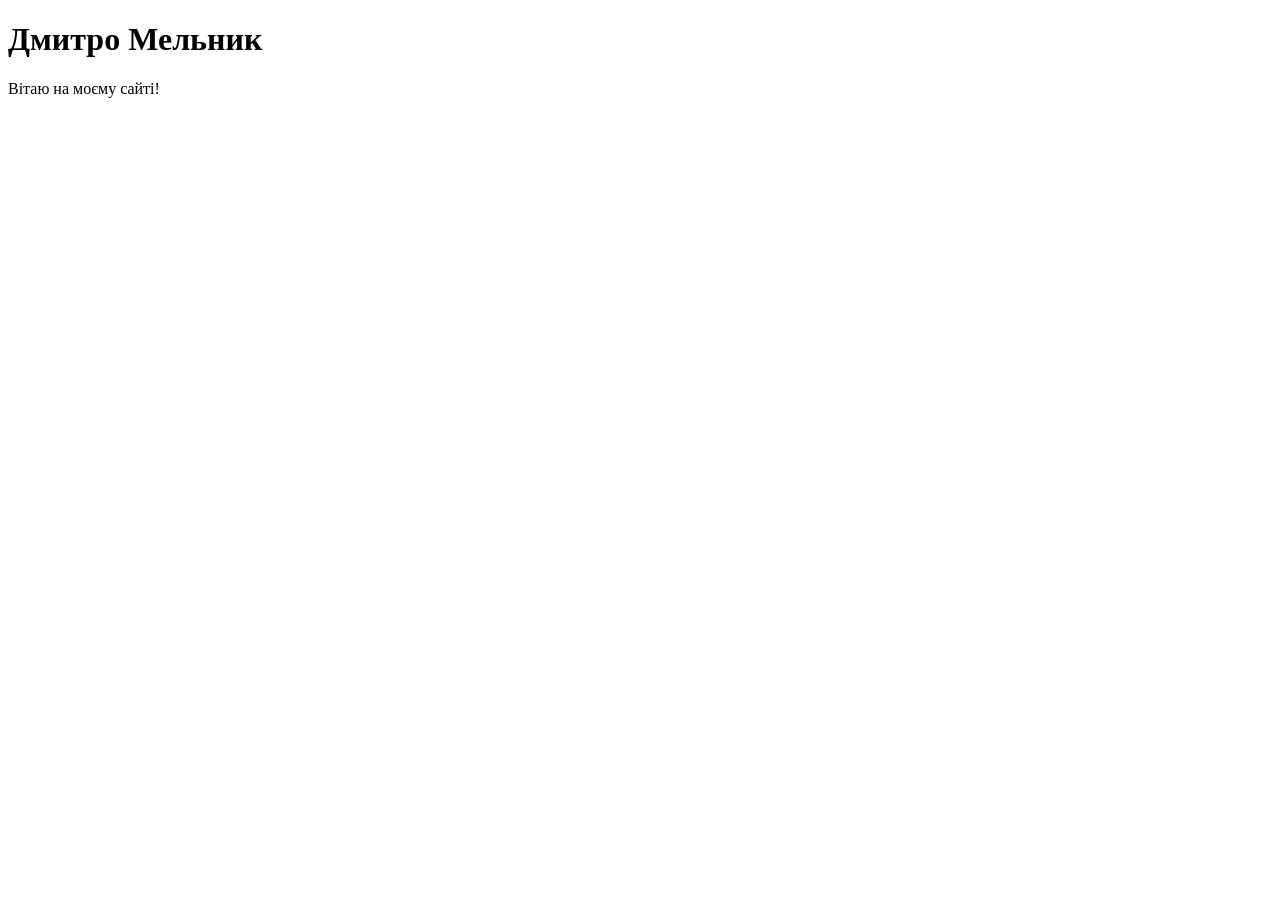
==== index.html @ 8c92e8ea "Add initial site pages and custom domain" ====
<!doctype html>
<html lang="uk">
  <head>
    <meta charset="utf-8">
    <meta name="viewport" content="width=device-width, initial-scale=1">
    <title>Дмитро Мельник</title>
  </head>
  <body>
    <h1>Дмитро Мельник</h1>
    <p>Вітаю на моєму сайті!</p>
  </body>
</html>
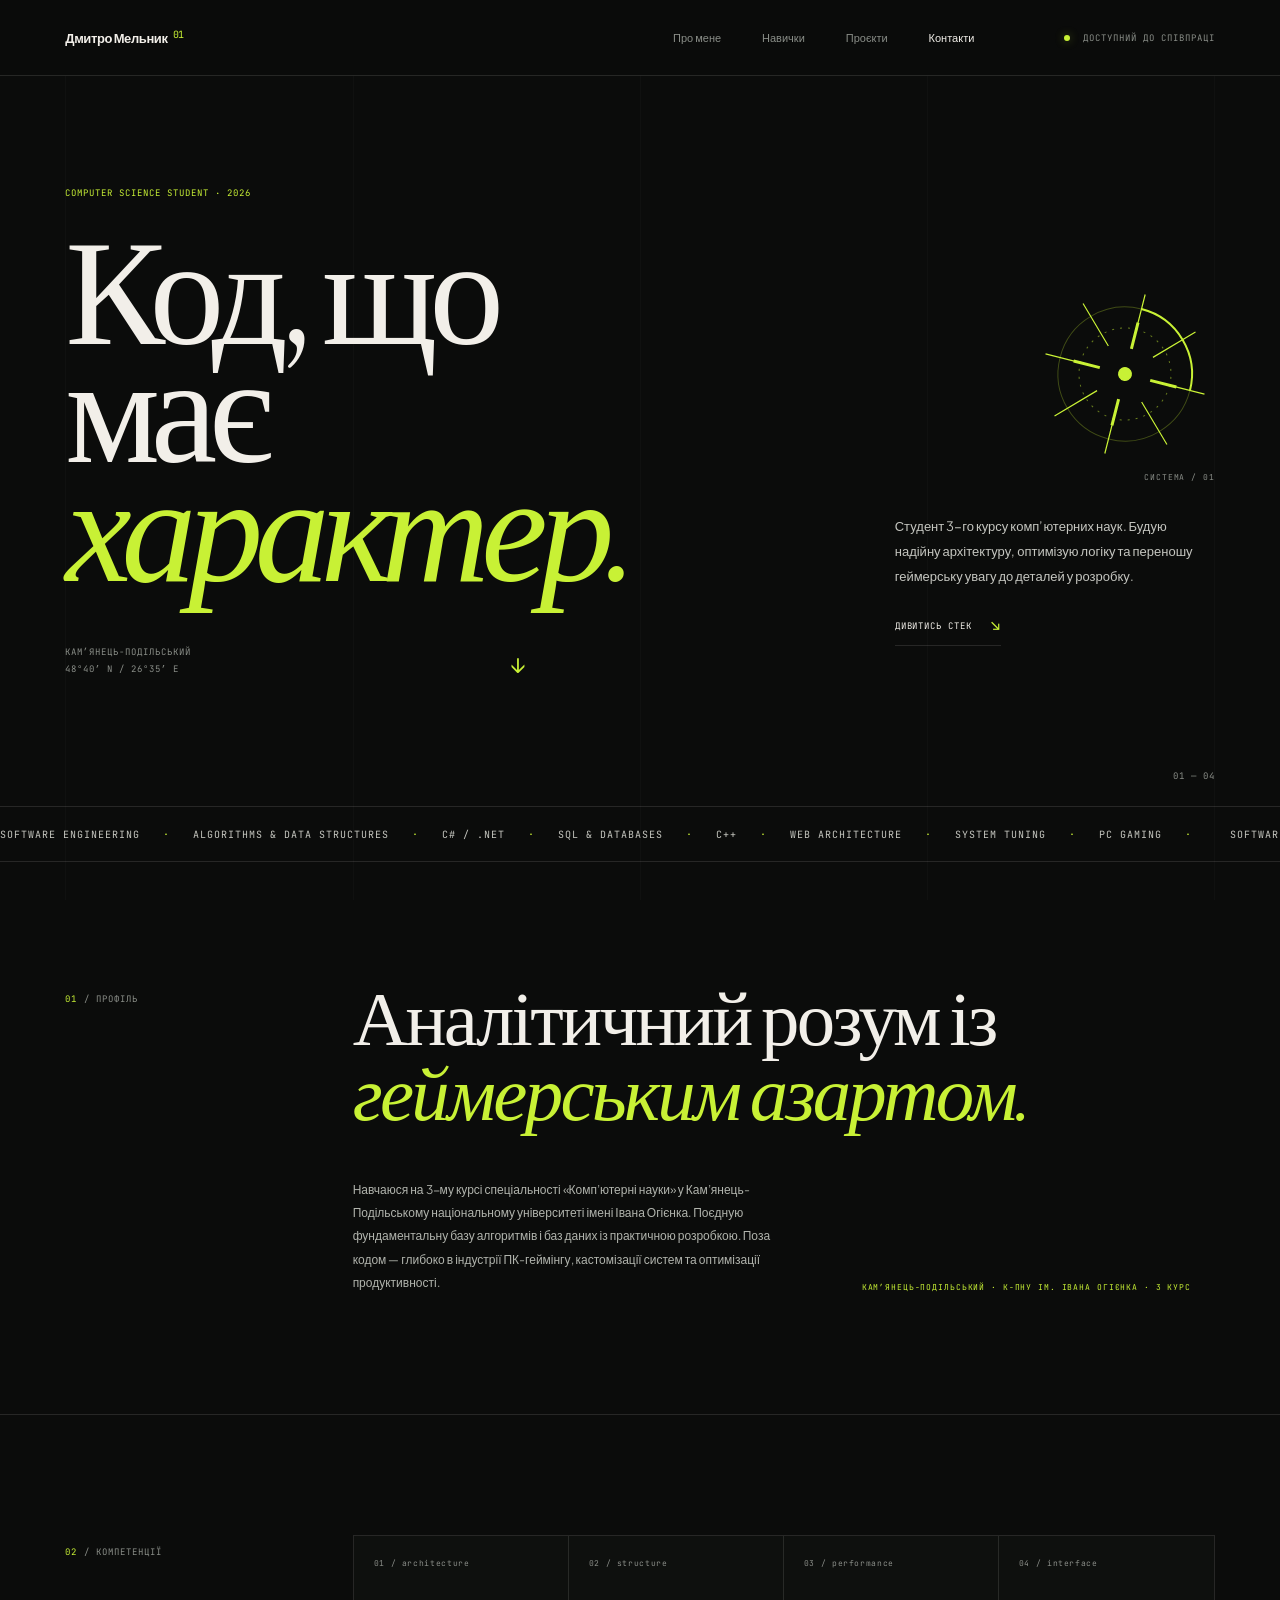
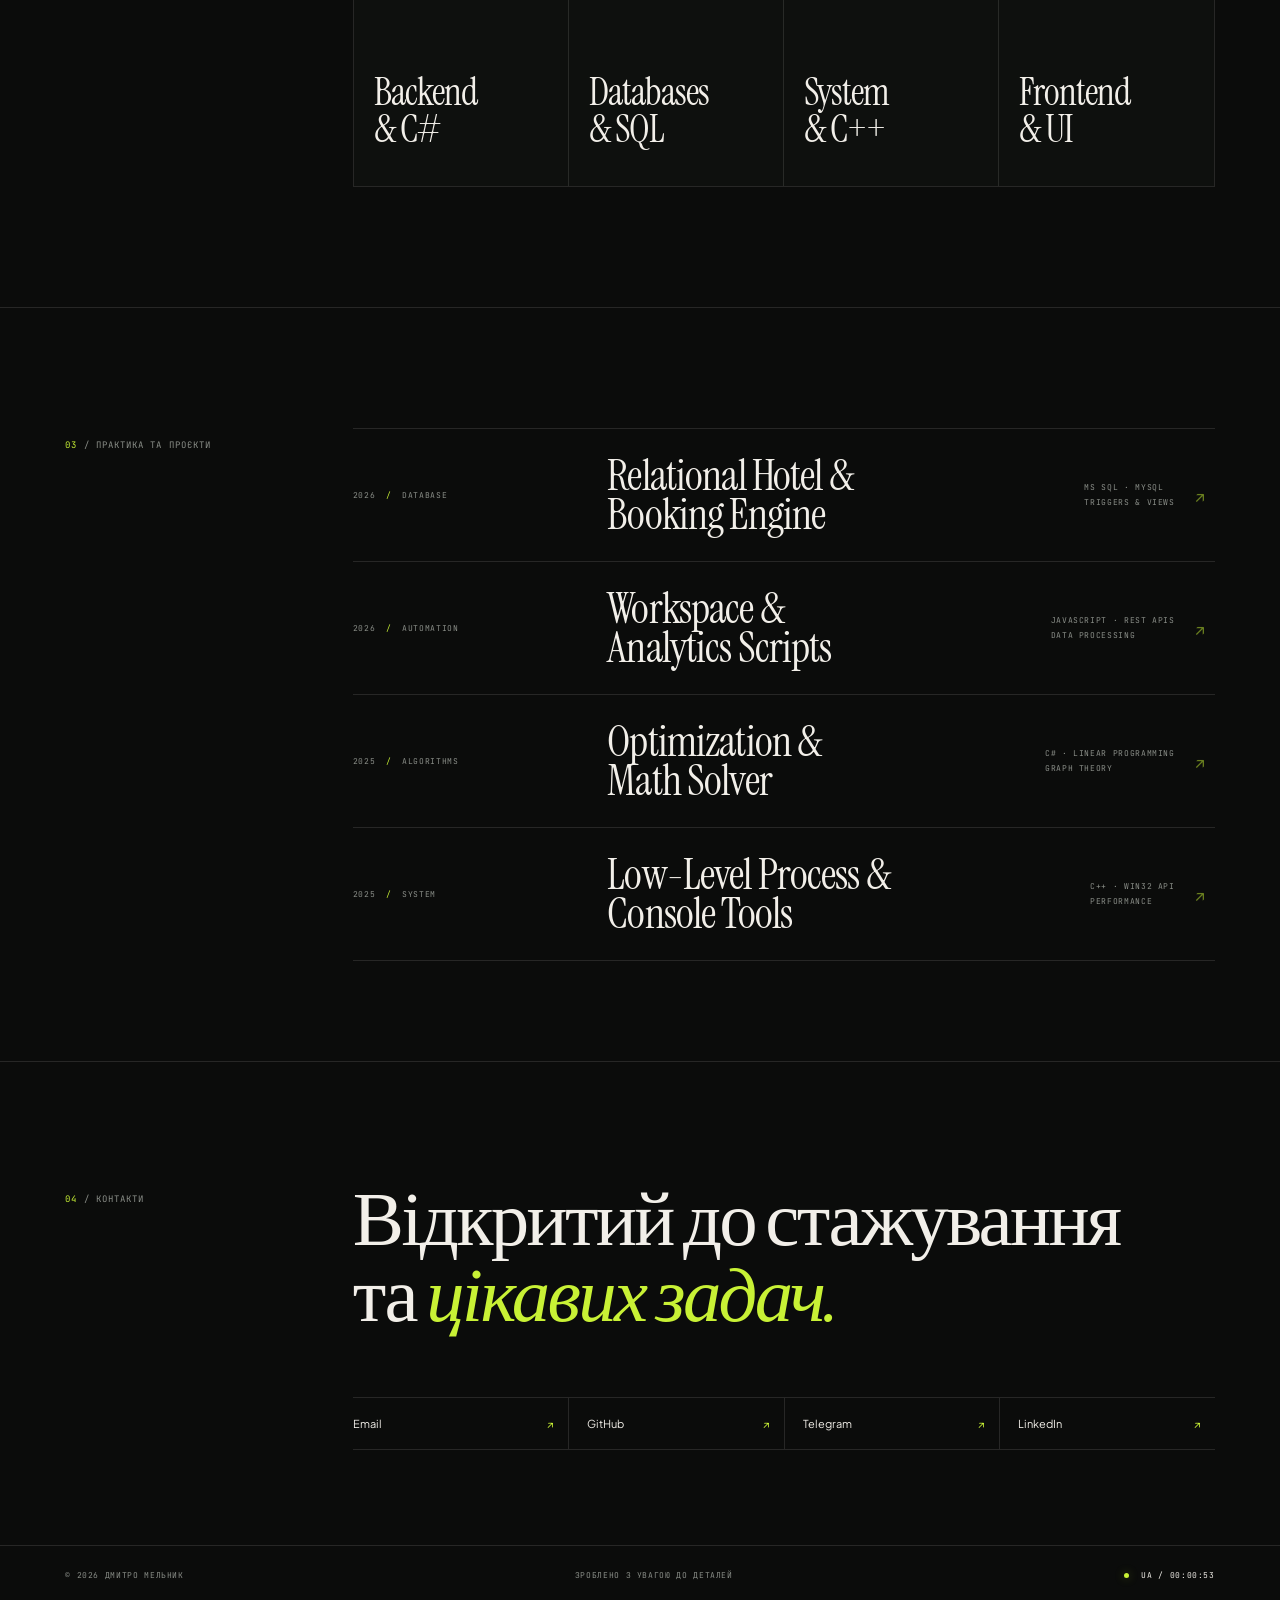
==== commit db8887e4: "second commit" ====
--- a/index.html
+++ b/index.html
@@ -3,10 +3,95 @@
   <head>
     <meta charset="utf-8">
     <meta name="viewport" content="width=device-width, initial-scale=1">
-    <title>Дмитро Мельник</title>
+    <meta name="theme-color" content="#0B0C0B">
+    <meta name="description" content="Дмитро Мельник — студент комп’ютерних наук. Розробка, архітектура та системна оптимізація.">
+    <title>Дмитро Мельник — розробник</title>
+    <link rel="preconnect" href="https://fonts.googleapis.com">
+    <link rel="preconnect" href="https://fonts.gstatic.com" crossorigin>
+    <link href="https://fonts.googleapis.com/css2?family=Instrument+Serif:ital@0;1&family=JetBrains+Mono:wght@400;500&family=Plus+Jakarta+Sans:wght@400;500;600;700&display=swap" rel="stylesheet">
+    <link rel="stylesheet" href="style.css">
+    <script src="script.js" defer></script>
   </head>
   <body>
-    <h1>Дмитро Мельник</h1>
-    <p>Вітаю на моєму сайті!</p>
+    <div class="grid-guides" aria-hidden="true"><span></span><span></span><span></span><span></span></div>
+    <header class="site-header">
+      <a class="wordmark" href="#top" aria-label="Дмитро Мельник — на початок">Дмитро Мельник<sup>01</sup></a>
+      <nav class="primary-nav" aria-label="Головна навігація">
+        <a href="#about">Про мене</a><a href="#skills">Навички</a><a href="#work">Проєкти</a><a href="#contact">Контакти</a>
+      </nav>
+      <span class="header-status"><i></i> ДОСТУПНИЙ ДО СПІВПРАЦІ</span>
+    </header>
+
+    <main id="top">
+      <section class="hero section-shell" aria-labelledby="hero-title">
+        <div class="hero-main">
+          <p class="eyebrow accent">COMPUTER SCIENCE STUDENT · 2026</p>
+          <h1 id="hero-title">Код, що<br>має <em>характер.</em></h1>
+          <div class="hero-foot"><span class="mono">КАМ’ЯНЕЦЬ-ПОДІЛЬСЬКИЙ<br>48°40′ N / 26°35′ E</span><span class="scroll-cue" aria-hidden="true">↓</span></div>
+        </div>
+        <div class="hero-aside">
+          <div class="emblem-wrap" aria-hidden="true">
+            <svg class="emblem" viewBox="0 0 180 180" fill="none" xmlns="http://www.w3.org/2000/svg">
+              <circle cx="90" cy="90" r="67" stroke="currentColor" stroke-opacity=".28"/>
+              <circle cx="90" cy="90" r="46" stroke="currentColor" stroke-opacity=".5" stroke-dasharray="2 6"/>
+              <circle cx="90" cy="90" r="7" fill="currentColor"/>
+              <path d="M90 8V58M90 122v50M8 90h50m64 0h50M32 32l35 35m46 46 35 35m0-116-35 35M67 113l-35 35" stroke="currentColor" stroke-width="1.2"/>
+              <path d="M90 37v27m0 52v27M37 90h27m52 0h27" stroke="currentColor" stroke-width="3"/>
+              <path d="M90 23a67 67 0 0 1 67 67" stroke="currentColor" stroke-width="2"/>
+            </svg>
+            <span class="emblem-caption mono">СИСТЕМА / 01</span>
+          </div>
+          <p class="hero-intro">Студент 3-го курсу комп’ютерних наук. Будую надійну архітектуру, оптимізую логіку та переношу геймерську увагу до деталей у розробку.</p>
+          <a class="text-link mono" href="#skills">ДИВИТИСЬ СТЕК <span>↘</span></a>
+        </div>
+        <span class="hero-index mono">01 — 04</span>
+      </section>
+
+      <div class="ticker" aria-label="Напрями та технології">
+        <div class="ticker-track" aria-hidden="true"><div class="ticker-group">SOFTWARE ENGINEERING <b>·</b> ALGORITHMS &amp; DATA STRUCTURES <b>·</b> C# / .NET <b>·</b> SQL &amp; DATABASES <b>·</b> C++ <b>·</b> WEB ARCHITECTURE <b>·</b> SYSTEM TUNING <b>·</b> PC GAMING <b>·</b></div><div class="ticker-group">SOFTWARE ENGINEERING <b>·</b> ALGORITHMS &amp; DATA STRUCTURES <b>·</b> C# / .NET <b>·</b> SQL &amp; DATABASES <b>·</b> C++ <b>·</b> WEB ARCHITECTURE <b>·</b> SYSTEM TUNING <b>·</b> PC GAMING <b>·</b></div></div>
+      </div>
+
+      <section class="content-section about section-shell" id="about" aria-labelledby="about-title">
+        <div class="section-label mono"><span>01</span> / ПРОФІЛЬ</div>
+        <div class="section-content reveal">
+          <h2 id="about-title">Аналітичний розум із<br><em>геймерським азартом.</em></h2>
+          <div class="about-bottom"><p>Навчаюся на 3-му курсі спеціальності «Комп’ютерні науки» у Кам’янець-Подільському національному університеті імені Івана Огієнка. Поєдную фундаментальну базу алгоритмів і баз даних із практичною розробкою. Поза кодом — глибоко в індустрії ПК-геймінгу, кастомізації систем та оптимізації продуктивності.</p><p class="about-meta mono accent">КАМ’ЯНЕЦЬ-ПОДІЛЬСЬКИЙ · К-ПНУ ІМ. ІВАНА ОГІЄНКА · 3 КУРС</p></div>
+        </div>
+      </section>
+
+      <section class="content-section skills section-shell" id="skills" aria-labelledby="skills-title">
+        <div class="section-label mono" id="skills-title"><span>02</span> / КОМПЕТЕНЦІЇ</div>
+        <div class="skill-grid">
+          <article class="skill-card reveal" tabindex="0"><span class="card-index mono">01 / architecture</span><h3>Backend<br>&amp; C#</h3><p>Об’єктна архітектура<br>.NET та асинхронна логіка</p><span class="card-mark" aria-hidden="true">↗</span></article>
+          <article class="skill-card reveal" tabindex="0"><span class="card-index mono">02 / structure</span><h3>Databases<br>&amp; SQL</h3><p>Реляційне моделювання<br>Запити, процедури й тригери</p><span class="card-mark" aria-hidden="true">↗</span></article>
+          <article class="skill-card reveal" tabindex="0"><span class="card-index mono">03 / performance</span><h3>System<br>&amp; C++</h3><p>Низькорівнева логіка<br>Пам’ять та оптимізація</p><span class="card-mark" aria-hidden="true">↗</span></article>
+          <article class="skill-card reveal" tabindex="0"><span class="card-index mono">04 / interface</span><h3>Frontend<br>&amp; UI</h3><p>HTML, CSS, JavaScript<br>Адаптивні сітки й автоматизація</p><span class="card-mark" aria-hidden="true">↗</span></article>
+        </div>
+      </section>
+
+      <section class="content-section work section-shell" id="work" aria-labelledby="work-title">
+        <div class="section-label mono" id="work-title"><span>03</span> / ПРАКТИКА ТА ПРОЄКТИ</div>
+        <div class="project-list">
+          <a class="project-row reveal" href="mailto:dmytro.melnyk.dev@gmail.com?subject=Relational%20Hotel%20%26%20Booking%20Engine" aria-label="Запитати про проєкт Relational Hotel & Booking Engine"><span class="project-meta mono">2026 <i>/</i> DATABASE</span><h3>Relational Hotel &amp;<br>Booking Engine</h3><span class="project-tags mono">MS SQL · MYSQL<br>TRIGGERS &amp; VIEWS</span><span class="project-arrow" aria-hidden="true">↗</span></a>
+          <a class="project-row reveal" href="mailto:dmytro.melnyk.dev@gmail.com?subject=Workspace%20%26%20Analytics%20Scripts" aria-label="Запитати про проєкт Workspace & Analytics Scripts"><span class="project-meta mono">2026 <i>/</i> AUTOMATION</span><h3>Workspace &amp;<br>Analytics Scripts</h3><span class="project-tags mono">JAVASCRIPT · REST APIS<br>DATA PROCESSING</span><span class="project-arrow" aria-hidden="true">↗</span></a>
+          <a class="project-row reveal" href="mailto:dmytro.melnyk.dev@gmail.com?subject=Optimization%20%26%20Math%20Solver" aria-label="Запитати про проєкт Optimization & Math Solver"><span class="project-meta mono">2025 <i>/</i> ALGORITHMS</span><h3>Optimization &amp;<br>Math Solver</h3><span class="project-tags mono">C# · LINEAR PROGRAMMING<br>GRAPH THEORY</span><span class="project-arrow" aria-hidden="true">↗</span></a>
+          <a class="project-row reveal" href="mailto:dmytro.melnyk.dev@gmail.com?subject=Low-Level%20Process%20%26%20Console%20Tools" aria-label="Запитати про проєкт Low-Level Process & Console Tools"><span class="project-meta mono">2025 <i>/</i> SYSTEM</span><h3>Low-Level Process &amp;<br>Console Tools</h3><span class="project-tags mono">C++ · WIN32 API<br>PERFORMANCE</span><span class="project-arrow" aria-hidden="true">↗</span></a>
+        </div>
+      </section>
+
+      <footer class="content-section contact section-shell" id="contact" aria-labelledby="contact-title">
+        <div class="section-label mono"><span>04</span> / КОНТАКТИ</div>
+        <div class="contact-main reveal"><h2 id="contact-title">Відкритий до стажування<br>та <em>цікавих задач.</em></h2>
+          <div class="contact-links">
+            <button class="contact-link email-link" type="button" data-email="dmytro.melnyk.dev@gmail.com"><span>Email</span><span class="link-arrow">↗</span></button>
+            <a class="contact-link" href="https://github.com/" target="_blank" rel="noreferrer"><span>GitHub</span><span class="link-arrow">↗</span></a>
+            <a class="contact-link" href="https://t.me/" target="_blank" rel="noreferrer"><span>Telegram</span><span class="link-arrow">↗</span></a>
+            <a class="contact-link" href="https://www.linkedin.com/" target="_blank" rel="noreferrer"><span>LinkedIn</span><span class="link-arrow">↗</span></a>
+          </div>
+        </div>
+      </footer>
+    </main>
+    <div class="toast mono" role="status" aria-live="polite"></div>
+    <div class="bottom-bar mono"><span>© 2026 ДМИТРО МЕЛЬНИК</span><span>ЗРОБЛЕНО З УВАГОЮ ДО ДЕТАЛЕЙ</span><span class="local-time"><i></i> UA / <time id="local-time">--:--:--</time></span></div>
   </body>
 </html>
--- a/style.css
+++ b/style.css
@@ -0,0 +1,12 @@
+:root{color-scheme:dark;--bg:#0B0C0B;--surface:#121412;--paper:#F2EFE9;--muted:#8A8E88;--accent:#C8F135;--line:rgba(242,239,233,.12);--serif:'Instrument Serif',Georgia,serif;--sans:'Plus Jakarta Sans',Arial,sans-serif;--mono:'JetBrains Mono',monospace;--gutter:clamp(22px,5.1vw,78px)}
+*{box-sizing:border-box}html{scroll-behavior:smooth;scroll-padding-top:90px}body{margin:0;background:var(--bg);color:var(--paper);font-family:var(--sans);font-size:14px;-webkit-font-smoothing:antialiased;overflow-x:hidden}a{color:inherit;text-decoration:none}button{font:inherit}.grid-guides{position:fixed;z-index:-1;inset:0 var(--gutter);display:grid;grid-template-columns:repeat(4,1fr);pointer-events:none}.grid-guides span{border-left:1px solid rgba(242,239,233,.025)}.grid-guides span:last-child{border-right:1px solid rgba(242,239,233,.025)}
+.site-header{height:76px;padding:0 var(--gutter);display:flex;align-items:center;justify-content:space-between;border-bottom:1px solid var(--line);position:relative;z-index:5;background:rgba(11,12,11,.9)}.wordmark{font-weight:600;font-size:13px;letter-spacing:-.03em}.wordmark sup{font:10px var(--mono);color:var(--accent);vertical-align:super;margin-left:5px}.primary-nav{display:flex;gap:clamp(20px,3.2vw,48px);margin-left:auto;margin-right:clamp(34px,7vw,110px)}.primary-nav a{color:var(--muted);font-size:11px;transition:color .2s}.primary-nav a:hover,.primary-nav a.active{color:var(--paper)}.header-status,.mono,.eyebrow{font-family:var(--mono);font-size:9px;letter-spacing:.11em}.header-status{color:var(--muted);white-space:nowrap}.header-status i,.local-time i{display:inline-block;width:6px;height:6px;border-radius:50%;background:var(--accent);margin-right:7px;box-shadow:0 0 10px rgba(200,241,53,.35)}
+.section-shell{padding-left:var(--gutter);padding-right:var(--gutter)}.hero{min-height:min(730px,calc(100svh - 76px));position:relative;display:grid;grid-template-columns:1.32fr .68fr;align-items:center;padding-top:60px;padding-bottom:72px}.hero-main{padding-bottom:5px}.eyebrow{margin:0 0 35px;color:var(--accent)}h1,h2,h3,p{margin-top:0}.hero h1{font:normal clamp(78px,11.7vw,168px)/.79 var(--serif);letter-spacing:-.055em;margin:0}.hero h1 em,h2 em{color:var(--accent);font-weight:400}.hero-foot{display:flex;align-items:flex-end;justify-content:space-between;max-width:460px;margin-top:55px}.hero-foot .mono{color:var(--muted);font-size:9px;line-height:1.9}.scroll-cue{color:var(--accent);font-size:24px}.hero-aside{justify-self:end;width:min(100%,320px);padding-top:60px}.emblem-wrap{width:180px;margin:0 0 50px auto;position:relative;color:var(--accent)}.emblem{display:block;width:100%;height:auto;transform-origin:center}.emblem-caption{position:absolute;right:0;bottom:-18px;font-size:8px;color:var(--muted)}.hero-intro{max-width:310px;color:#c5c6c0;font-size:13px;line-height:1.9;margin-bottom:25px}.text-link{display:inline-flex;align-items:center;gap:20px;color:var(--paper);font-size:9px;letter-spacing:.1em;padding-bottom:9px;border-bottom:1px solid var(--line);transition:color .2s,border-color .2s}.text-link span{color:var(--accent);font-size:15px}.text-link:hover{color:var(--accent);border-color:var(--accent)}.hero-index{position:absolute;right:var(--gutter);bottom:24px;color:var(--muted);font-size:9px}
+.ticker{overflow:hidden;border-top:1px solid var(--line);border-bottom:1px solid var(--line);height:56px;display:flex;align-items:center}.ticker-track{display:flex;width:max-content;animation:marquee 45s linear infinite}.ticker-group{white-space:nowrap;font:10px var(--mono);letter-spacing:.1em;color:#c6c7c0;padding-right:22px}.ticker-group b{font-weight:400;color:var(--accent);padding:0 16px}@keyframes marquee{to{transform:translateX(-50%)}}
+.content-section{display:grid;grid-template-columns:1fr 3fr;padding-top:120px;padding-bottom:120px;border-bottom:1px solid var(--line)}.section-label{color:var(--muted);font-size:9px;letter-spacing:.12em;padding-top:11px}.section-label span{color:var(--accent)}.section-content h2,.contact-main h2{font:normal clamp(44px,6vw,82px)/.98 var(--serif);letter-spacing:-.035em;margin:0 0 45px}.about-bottom{display:grid;grid-template-columns:1.1fr .9fr;gap:9%;align-items:end}.about-bottom>p:first-child{max-width:500px;color:#b1b4ad;line-height:1.95;font-size:12px;margin:0}.about-meta{color:var(--accent);line-height:1.8;margin:0;font-size:8px}
+.skills{padding-bottom:120px}.skill-grid{display:grid;grid-template-columns:repeat(4,1fr);border:1px solid var(--line)}.skill-card{position:relative;min-height:250px;padding:22px 20px 20px;background:rgba(18,20,18,.5);border-right:1px solid var(--line);display:flex;flex-direction:column;transition:background .3s,border-color .3s;outline:none}.skill-card:last-child{border-right:0}.skill-card:hover,.skill-card:focus-visible{background:#181b15;box-shadow:inset 0 0 0 1px var(--accent)}.card-index{color:var(--muted);font-size:8px;letter-spacing:.08em}.skill-card h3{font:normal clamp(27px,3vw,39px)/.95 var(--serif);letter-spacing:-.025em;margin:auto 0 19px}.skill-card p{font-size:10px;line-height:1.8;color:#aeb1aa;margin:0;max-height:0;opacity:0;transform:translateY(7px);transition:max-height .35s,opacity .25s,transform .3s}.skill-card:hover p,.skill-card:focus-visible p{max-height:60px;opacity:1;transform:none}.card-mark{position:absolute;right:18px;top:17px;color:var(--accent);opacity:0;transition:opacity .2s}.skill-card:hover .card-mark,.skill-card:focus-visible .card-mark{opacity:1}
+.work{padding-bottom:100px}.project-list{border-top:1px solid var(--line)}.project-row{display:grid;grid-template-columns:1.05fr 1.45fr 1fr 20px;gap:20px;align-items:center;min-height:133px;border-bottom:1px solid var(--line);transition:padding .25s,background .25s}.project-row:hover{padding-left:12px;background:linear-gradient(90deg,rgba(200,241,53,.035),transparent 75%)}.project-meta,.project-tags{color:var(--muted);font-size:8px;line-height:1.9;letter-spacing:.08em}.project-meta i{color:var(--accent);font-style:normal;padding:0 5px}.project-row h3{font:normal clamp(25px,3.5vw,43px)/.92 var(--serif);letter-spacing:-.02em;margin:0}.project-tags{justify-self:end}.project-arrow{font-size:17px;color:var(--accent);opacity:.5;transition:opacity .2s,transform .2s}.project-row:hover .project-arrow{opacity:1;transform:translate(2px,-2px)}
+.contact{padding-bottom:95px}.contact-main h2{margin-bottom:64px}.contact-links{display:grid;grid-template-columns:repeat(4,1fr);border-top:1px solid var(--line)}.contact-link{appearance:none;text-align:left;display:flex;justify-content:space-between;align-items:center;padding:19px 14px 19px 0;border:0;border-bottom:1px solid var(--line);background:none;color:var(--paper);font-size:11px;cursor:pointer;transition:color .2s}.contact-link+.contact-link{padding-left:18px;border-left:1px solid var(--line)}.contact-link:hover,.contact-link:focus-visible{color:var(--accent)}.link-arrow{color:var(--accent)}.bottom-bar{height:58px;padding:0 var(--gutter);display:flex;justify-content:space-between;align-items:center;color:var(--muted);font-size:8px;letter-spacing:.08em}.local-time{color:var(--paper)}.local-time i{width:5px;height:5px}.toast{position:fixed;z-index:10;left:50%;bottom:28px;transform:translate(-50%,10px);padding:11px 15px;border:1px solid rgba(200,241,53,.5);background:var(--surface);color:var(--accent);font-size:9px;letter-spacing:.08em;opacity:0;pointer-events:none;transition:opacity .2s,transform .2s}.toast.is-visible{opacity:1;transform:translate(-50%,0)}.reveal{opacity:0;transform:translateY(16px);transition:opacity .7s ease,transform .7s cubic-bezier(.2,.7,.2,1)}.reveal.is-visible{opacity:1;transform:none}.skill-card:nth-child(2){transition-delay:.08s}.skill-card:nth-child(3){transition-delay:.16s}.skill-card:nth-child(4){transition-delay:.24s}
+@media(max-width:850px){.header-status{display:none}.primary-nav{margin-right:0}.hero{min-height:640px;grid-template-columns:1.2fr .8fr}.hero h1{font-size:clamp(75px,13vw,120px)}.hero-aside{width:260px}.emblem-wrap{width:145px;margin-bottom:38px}.content-section{grid-template-columns:.72fr 2.28fr;padding-top:88px;padding-bottom:88px}.skill-grid{grid-template-columns:repeat(2,1fr)}.skill-card:nth-child(2){border-right:0}.skill-card:nth-child(-n+2){border-bottom:1px solid var(--line)}.skill-card{min-height:220px}.project-row{grid-template-columns:.9fr 1.35fr 1fr 16px;gap:12px}}
+@media(max-width:600px){:root{--gutter:22px}.site-header{height:66px}.wordmark{font-size:12px}.primary-nav{gap:14px}.primary-nav a{font-size:9px}.hero{min-height:auto;display:block;padding-top:90px;padding-bottom:70px}.eyebrow{margin-bottom:28px}.hero h1{font-size:clamp(76px,18vw,112px)}.hero-foot{margin-top:38px}.hero-aside{width:100%;padding-top:54px;display:grid;grid-template-columns:90px 1fr;column-gap:22px;align-items:center}.emblem-wrap{width:90px;margin:0;grid-row:span 2}.emblem-caption{font-size:6px;bottom:-13px}.hero-intro{font-size:11px;line-height:1.75;margin:0 0 15px}.text-link{font-size:8px;gap:12px;justify-self:start}.hero-index{bottom:16px}.ticker{height:48px}.ticker-group{font-size:9px}.content-section{display:block;padding-top:75px;padding-bottom:75px}.section-label{margin-bottom:37px}.section-content h2,.contact-main h2{font-size:clamp(43px,11vw,65px);margin-bottom:32px}.about-bottom{display:block}.about-bottom>p:first-child{font-size:11px;margin-bottom:26px}.about-meta{font-size:7px}.skill-grid{grid-template-columns:1fr}.skill-card{min-height:185px;border-right:0;border-bottom:1px solid var(--line);padding:19px}.skill-card:last-child{border-bottom:0}.skill-card h3{font-size:35px;margin-top:30px}.skill-card p{max-height:none;opacity:1;transform:none;font-size:9px}.card-mark{opacity:.75}.project-row{grid-template-columns:1fr 20px;gap:12px;padding:22px 0;min-height:unset}.project-meta{grid-column:1}.project-row h3{grid-column:1;font-size:32px}.project-tags{grid-column:1;justify-self:start}.project-arrow{grid-column:2;grid-row:1/4}.contact-main h2{font-size:clamp(43px,10.5vw,62px)}.contact-links{grid-template-columns:repeat(2,1fr)}.contact-link{padding:16px 12px 16px 0}.contact-link+.contact-link{padding-left:12px}.contact-link:nth-child(3){padding-left:0;border-left:0}.bottom-bar{height:auto;min-height:64px;display:grid;grid-template-columns:1fr 1fr;gap:8px;font-size:7px;padding-top:14px;padding-bottom:14px}.bottom-bar>span:nth-child(2){display:none}.bottom-bar .local-time{justify-self:end}}
+@media(prefers-reduced-motion:reduce){*,*::before,*::after{scroll-behavior:auto!important;animation-duration:.01ms!important;animation-iteration-count:1!important;transition-duration:.01ms!important}.reveal{opacity:1;transform:none}}
